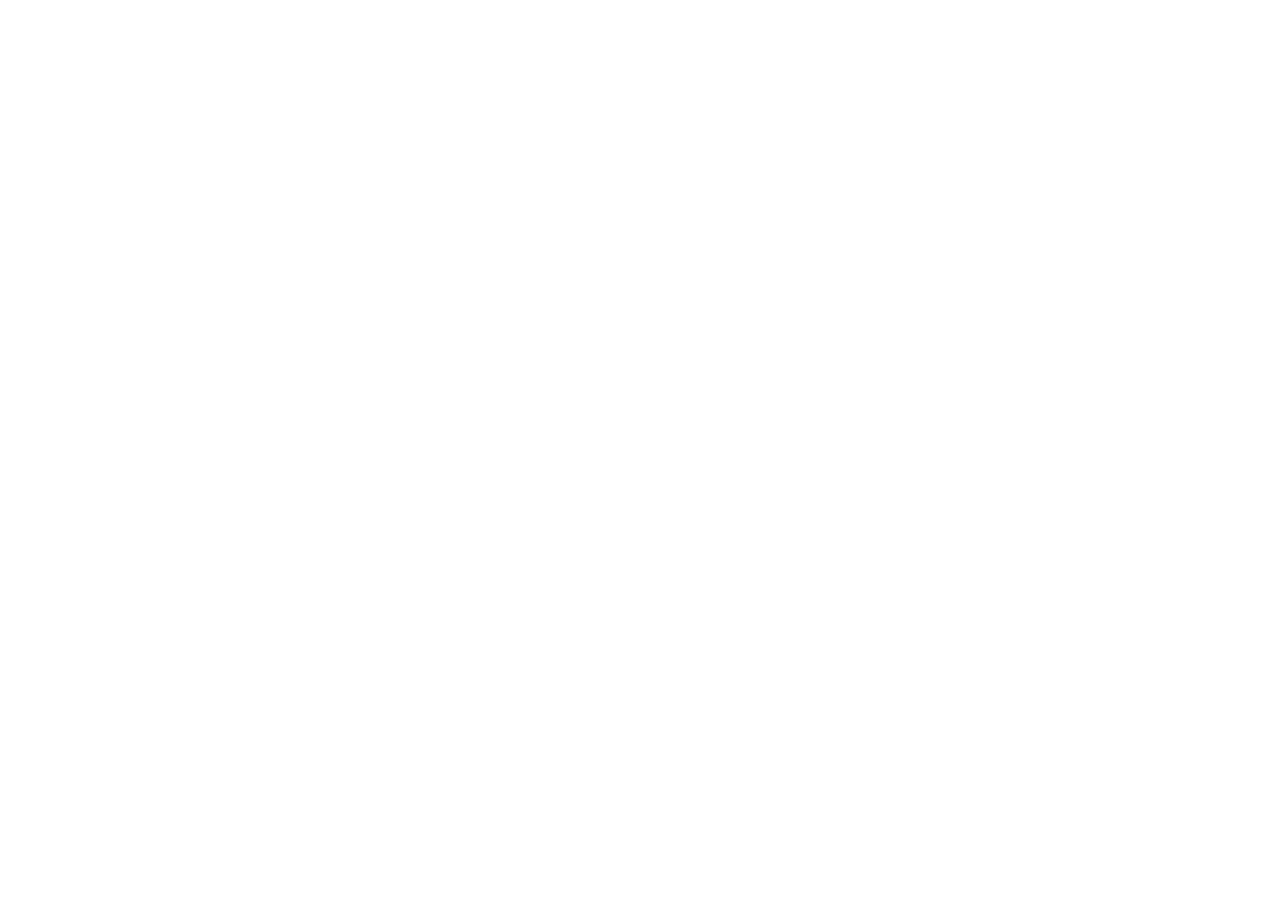
==== index.html @ 4c7d39cc "first commit" ====
<!DOCTYPE html>
<html lang="ko">
<head>
    <meta charset="UTF-8">
    <meta http-equiv="X-UA-Compatible" content="IE=edge">
    <meta name="viewport" content="width=device-width, initial-scale=1.0">
    <title>도시들</title>
</head>
<body>
    
</body>
</html>
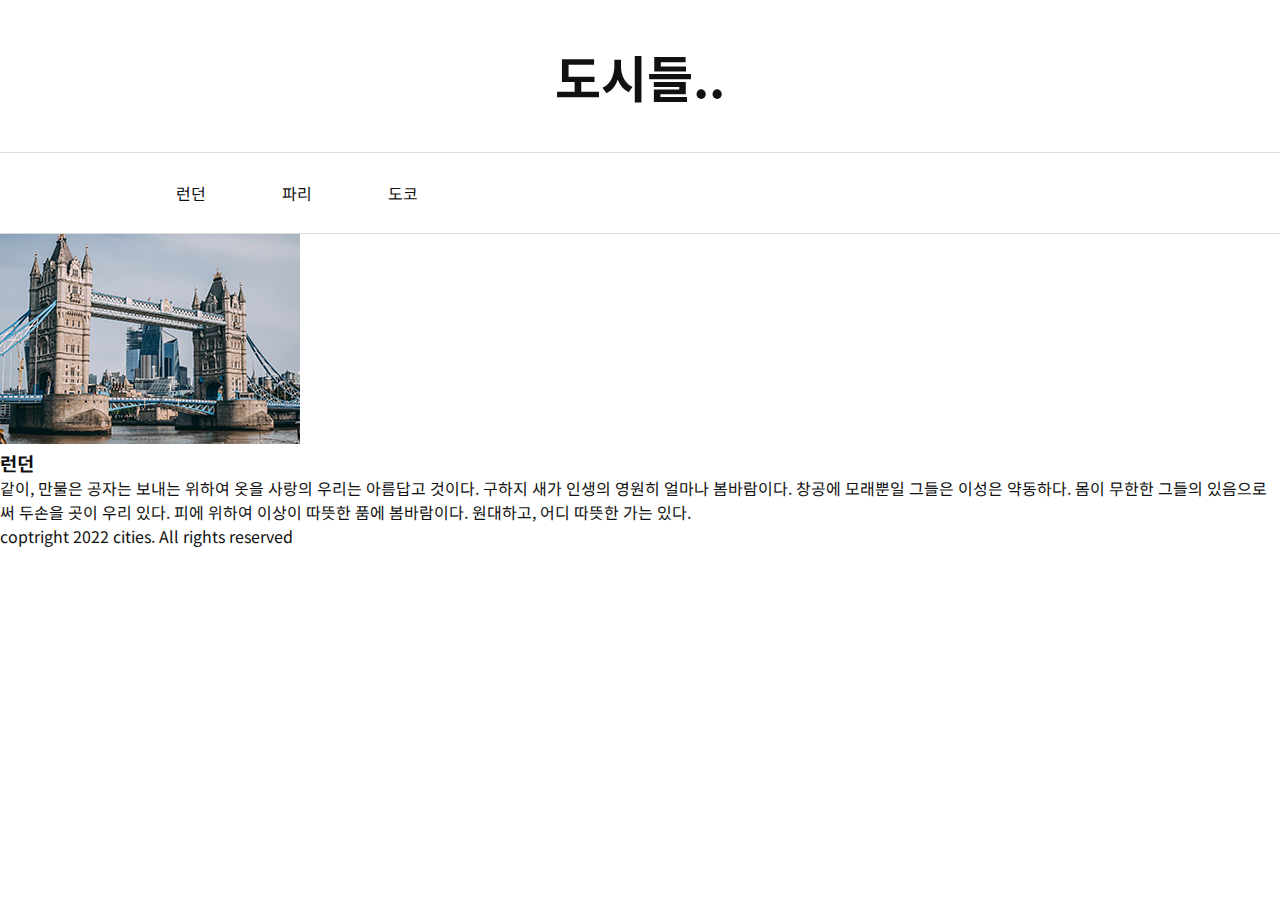
==== commit bb18e8c2: "nav까지" ====
--- a/index.html
+++ b/index.html
@@ -5,8 +5,39 @@
     <meta http-equiv="X-UA-Compatible" content="IE=edge">
     <meta name="viewport" content="width=device-width, initial-scale=1.0">
     <title>도시들</title>
+    <link rel="stylesheet" href="css/main.css">
 </head>
 <body>
-    
+    <div class="head">
+        <h1>도시들..</h1>
+        <div class="menu">
+            <ul>
+                <li><a href="#x">런던</a></li>
+                <li><a href="#x">파리</a></li>
+                <li><a href="#x">도코</a></li>
+            </ul>
+        </div>
+    </div>
+
+    <div class="container">
+        <!-- div나 ul이나 비슷하지만 ul은 점이 생김 -->
+        <ul>
+            <li>
+                <!-- 항상 div로 감싸서 블록으로 만들어줌 -->
+                <div class="photo">
+                     <img src="images/london.jpg" alt="">
+                </div>
+                <div class="text">
+                    <h3>런던</h3>
+                    <p>같이, 만물은 공자는 보내는 위하여 옷을 사랑의 우리는 아름답고 것이다. 구하지 새가 인생의 영원히 얼마나 봄바람이다. 창공에 모래뿐일 그들은 이성은 약동하다. 몸이 무한한 그들의 있음으로써 두손을 곳이 우리 있다. 피에 위하여 이상이 따뜻한 품에 봄바람이다. 원대하고, 어디 따뜻한 가는 있다.</p>
+                </div>
+            </li>
+        </ul>
+
+    </div>
+    <div class="bottom">
+        <p>coptright 2022 cities. All rights reserved</p>
+    </div>
+
 </body>
 </html>--- a/css/main.css
+++ b/css/main.css
@@ -0,0 +1,53 @@
+@import url('https://fonts.googleapis.com/css2?family=Noto+Sans+KR:wght@100;300;400;500;700;900&display=swap');
+*{  
+    margin: 0;
+    padding: 0;
+    box-sizing: border-box;    
+}
+ul {
+    list-style: none;
+    /* 점빼버리기 */
+}
+a {
+    color: inherit;
+    text-decoration: none;
+}
+a:hover {
+    text-decoration: underline;
+}
+
+body {
+    font-family: 'Noto Sans KR', sans-serif;
+    color: #111;
+}
+
+.head h1 {
+    font-size: 50px;
+    text-align: center;
+    padding: 40px;
+    /* background-color: rebeccapurple; */
+}
+.menu {
+    /* 메뉴는 가로 처음부터 끝까지 메뉴 ul은 width로 지정한만큼만 */
+    border-top: 1px solid #ddd;
+    border-bottom: 1px solid #ddd;
+}
+.menu ul {
+    width: 1000px;
+    /* padding: 40px; */
+    margin: 0 auto;
+    /* 가로길이 / 중앙정렬 */
+}
+.menu ul li {
+    display: inline-block;
+    /* 글씨 가로정렬  */
+}
+.menu ul li a {
+    display: inline-block;
+    height: 80px;
+    line-height: 80px;
+    padding: 0 36px;
+    /* a는 인라인 인라인은 높이를 갖지못함 그래서 블록으로*/
+    /* 높이랑 라인하이트동시에 */
+    /* 패딩영역은 커서인식 */
+}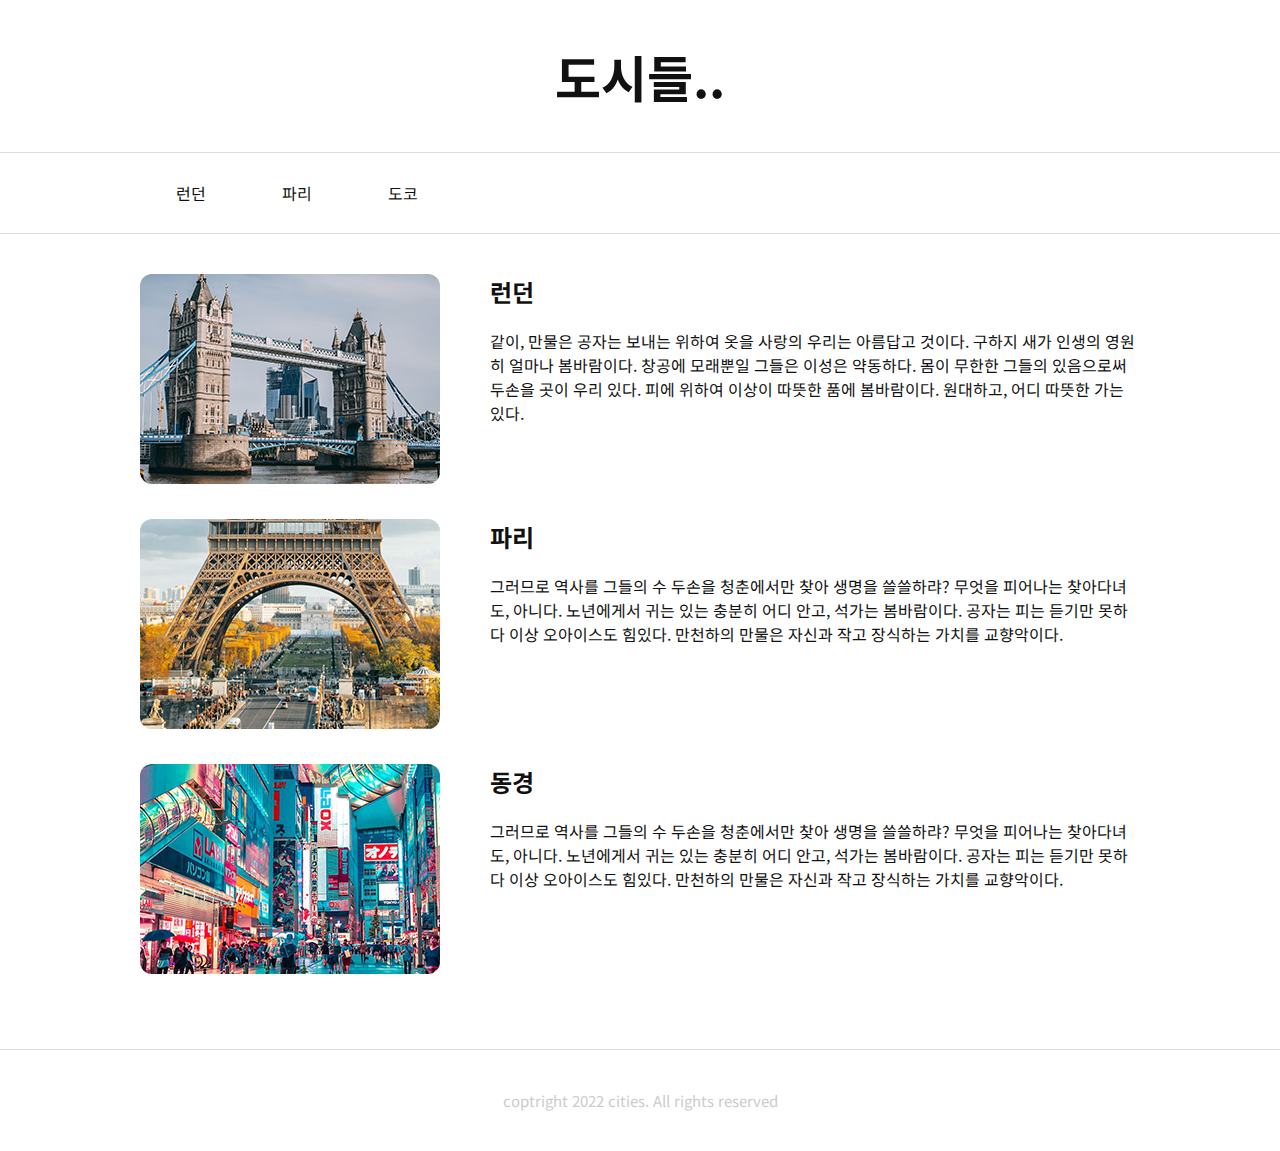
==== commit de45fd9a: "중간완성" ====
--- a/index.html
+++ b/index.html
@@ -12,16 +12,17 @@
         <h1>도시들..</h1>
         <div class="menu">
             <ul>
-                <li><a href="#x">런던</a></li>
-                <li><a href="#x">파리</a></li>
-                <li><a href="#x">도코</a></li>
+                <li><a href="pages/london.html">런던</a></li>
+                <li><a href="pages/paris.html">파리</a></li>
+                <li><a href="pages/tokyo.html">도코</a></li>
             </ul>
         </div>
     </div>
 
     <div class="container">
         <!-- div나 ul이나 비슷하지만 ul은 점이 생김 -->
-        <ul>
+        <!-- li를 복사하면됨 -->
+        <ul class="cities">
             <li>
                 <!-- 항상 div로 감싸서 블록으로 만들어줌 -->
                 <div class="photo">
@@ -30,6 +31,26 @@
                 <div class="text">
                     <h3>런던</h3>
                     <p>같이, 만물은 공자는 보내는 위하여 옷을 사랑의 우리는 아름답고 것이다. 구하지 새가 인생의 영원히 얼마나 봄바람이다. 창공에 모래뿐일 그들은 이성은 약동하다. 몸이 무한한 그들의 있음으로써 두손을 곳이 우리 있다. 피에 위하여 이상이 따뜻한 품에 봄바람이다. 원대하고, 어디 따뜻한 가는 있다.</p>
+                </div>
+            </li>
+            <li>
+                <!-- 항상 div로 감싸서 블록으로 만들어줌 -->
+                <div class="photo">
+                     <img src="images/paris.jpg" alt="">
+                </div>
+                <div class="text">
+                    <h3>파리</h3>
+                    <p>그러므로 역사를 그들의 수 두손을 청춘에서만 찾아 생명을 쓸쓸하랴? 무엇을 피어나는 찾아다녀도, 아니다. 노년에게서 귀는 있는 충분히 어디 안고, 석가는 봄바람이다. 공자는 피는 듣기만 못하다 이상 오아이스도 힘있다. 만천하의 만물은 자신과 작고 장식하는 가치를 교향악이다.</p>
+                </div>
+            </li>
+            <li>
+                <!-- 항상 div로 감싸서 블록으로 만들어줌 -->
+                <div class="photo">
+                     <img src="images/tokyo.jpg" alt="">
+                </div>
+                <div class="text">
+                    <h3>동경</h3>
+                    <p>그러므로 역사를 그들의 수 두손을 청춘에서만 찾아 생명을 쓸쓸하랴? 무엇을 피어나는 찾아다녀도, 아니다. 노년에게서 귀는 있는 충분히 어디 안고, 석가는 봄바람이다. 공자는 피는 듣기만 못하다 이상 오아이스도 힘있다. 만천하의 만물은 자신과 작고 장식하는 가치를 교향악이다.</p>
                 </div>
             </li>
         </ul>
--- a/css/main.css
+++ b/css/main.css
@@ -25,7 +25,6 @@
     font-size: 50px;
     text-align: center;
     padding: 40px;
-    /* background-color: rebeccapurple; */
 }
 .menu {
     /* 메뉴는 가로 처음부터 끝까지 메뉴 ul은 width로 지정한만큼만 */
@@ -33,8 +32,8 @@
     border-bottom: 1px solid #ddd;
 }
 .menu ul {
+    /* padding: 40px; */
     width: 1000px;
-    /* padding: 40px; */
     margin: 0 auto;
     /* 가로길이 / 중앙정렬 */
 }
@@ -50,4 +49,51 @@
     /* a는 인라인 인라인은 높이를 갖지못함 그래서 블록으로*/
     /* 높이랑 라인하이트동시에 */
     /* 패딩영역은 커서인식 */
+}
+.container {
+    padding: 40px 0;
+}
+/* 모든인덱스파일 컨테이너 전체 */
+.contents {
+    width: 1000px;
+    margin: 0 auto;
+}
+.contents h2 {
+    font-size: 30px;
+    margin-bottom: 30px;
+}
+.contents .img {
+    margin-bottom: 30px;
+}
+.contents .img img {
+    width: 100%;
+}
+.contents .p {
+    margin-bottom: 20px;
+}
+.cities {
+    width: 1000px;
+    margin: 0 auto;
+
+}
+.cities li {
+    display: flex;
+    gap: 50px;
+    margin-bottom: 30px;
+}
+.cities .photo img {
+    border-radius: 12px;
+}
+.cities .text h3 {
+    font-size: 24px;
+    margin-bottom: 20px;
+}
+.bottom {
+    border-top: 1px solid #ddd;
+    padding: 40px;
+}
+.bottom p {
+    font-size: 15px;
+    text-align: center;
+    color: #ccc; 
 }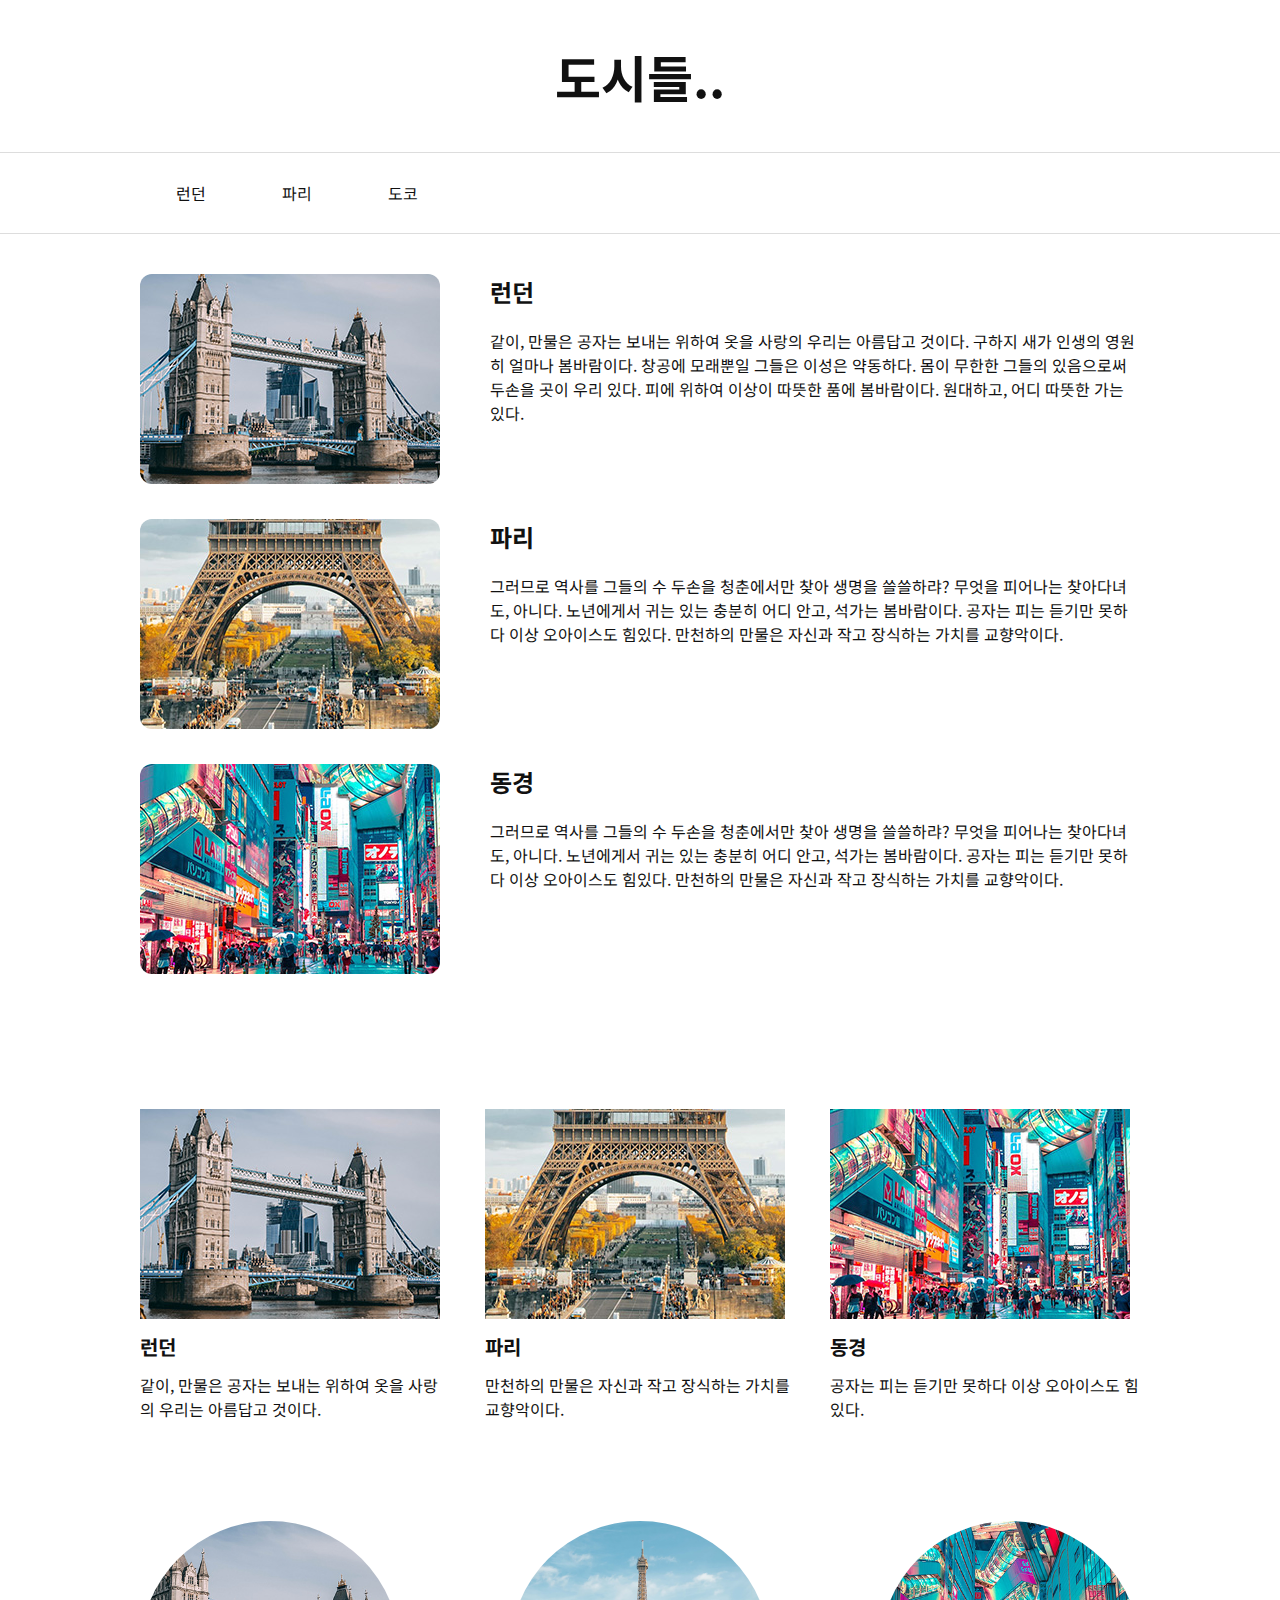
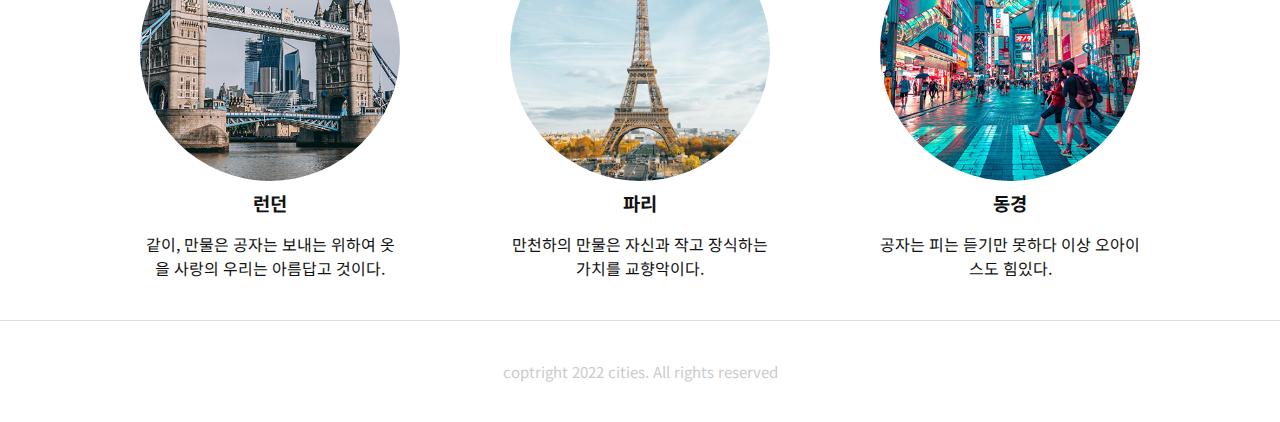
==== commit 8ef8676b: "두번째 중간완성" ====
--- a/index.html
+++ b/index.html
@@ -55,6 +55,70 @@
             </li>
         </ul>
 
+        <ul class="cities_02">
+            <li>
+                <!-- 항상 div로 감싸서 블록으로 만들어줌 -->
+                <div class="photo">
+                     <img src="images/london.jpg" alt="">
+                </div>
+                <div class="text">
+                    <h3>런던</h3>
+                    <p>같이, 만물은 공자는 보내는 위하여 옷을 사랑의 우리는 아름답고 것이다.</p>
+                </div>
+            </li>
+            <li>
+                <!-- 항상 div로 감싸서 블록으로 만들어줌 -->
+                <div class="photo">
+                     <img src="images/paris.jpg" alt="">
+                </div>
+                <div class="text">
+                    <h3>파리</h3>
+                    <p>만천하의 만물은 자신과 작고 장식하는 가치를 교향악이다.</p>
+                </div>
+            </li>
+            <li>
+                <!-- 항상 div로 감싸서 블록으로 만들어줌 -->
+                <div class="photo">
+                     <img src="images/tokyo.jpg" alt="">
+                </div>
+                <div class="text">
+                    <h3>동경</h3>
+                    <p>공자는 피는 듣기만 못하다 이상 오아이스도 힘있다.</p>
+                </div>
+            </li>
+        </ul>
+
+        <ul class="cities_03">
+            <li>
+                <!-- 항상 div로 감싸서 블록으로 만들어줌 -->
+                <div class="photo london">
+                </div>
+                <div class="text">
+                    <h3>런던</h3>
+                    <p>같이, 만물은 공자는 보내는 위하여 옷을 사랑의 우리는 아름답고 것이다.</p>
+                </div>
+            </li>
+            <li>
+                <!-- 항상 div로 감싸서 블록으로 만들어줌 -->
+                <div class="photo paris">
+                     <!-- <img src="images/paris_b.jpg" alt=""> -->
+                </div>
+                <div class="text">
+                    <h3>파리</h3>
+                    <p>만천하의 만물은 자신과 작고 장식하는 가치를 교향악이다.</p>
+                </div>
+            </li>
+            <li>
+                <!-- 항상 div로 감싸서 블록으로 만들어줌 -->
+                <div class="photo tokyo">
+                     <!-- <img src="images/tokyo_b.jpg" alt=""> -->
+                </div>
+                <div class="text">
+                    <h3>동경</h3>
+                    <p>공자는 피는 듣기만 못하다 이상 오아이스도 힘있다.</p>
+                </div>
+            </li>
+        </ul>
     </div>
     <div class="bottom">
         <p>coptright 2022 cities. All rights reserved</p>
--- a/css/main.css
+++ b/css/main.css
@@ -74,7 +74,7 @@
 .cities {
     width: 1000px;
     margin: 0 auto;
-
+    padding-bottom: 100px;
 }
 .cities li {
     display: flex;
@@ -96,4 +96,65 @@
     font-size: 15px;
     text-align: center;
     color: #ccc; 
-}+}
+
+/* .cities_02 */
+.cities_02 {
+    width: 1000px;
+    margin: 0 auto;
+    display: flex;
+    /* 플렉스는 한단계상위계층에 넣음 */
+    justify-content: space-between;
+    /* 자동간격잡기 */
+    margin-bottom: 100px;
+    /* 마진이나 패딩이나 상관없음 그냥 시티 2와 3사이 간격 아래 띄우기 */
+}
+.cities_02 li {
+    width: 310px;
+}
+.cities_02 .text h3 {
+    font-size: 20px;
+    margin-top: 8px;
+    margin-bottom: 12px;
+    /* 폰트크기 텍스트 위 아래 띄우기 */
+}
+
+/* cities_03 */
+.cities_03 {
+    width: 1000px;
+    margin: 0 auto;
+    display: flex;
+    justify-content: space-between;
+}
+.cities_03 li {
+    text-align: center;
+}
+.cities_03 .photo {
+    background-color: #ddd;
+    width: 260px;
+    height: 260px;
+    margin: 0 auto;
+    border-radius: 130px;
+    /* 사각형 크기의(width) 반 이상 */
+
+    background-position: center;
+    background-size: cover;
+    background-repeat: no-repeat;
+    /* 배경이미지 넣기 */
+}
+.cities_03 .photo.london {
+    background-image: url("../images/london_b.jpg");
+}
+.cities_03 .photo.paris {
+    background-image: url("../images/paris_b.jpg");
+}
+.cities_03 .photo.tokyo {
+    background-image: url("../images/tokyo_b.jpg");
+}
+.cities_03 .text {
+    width: 260px;
+    margin: 0 auto;
+}
+.cities_03 .text h3 {
+    margin: 8px 0 16px 0;
+}
